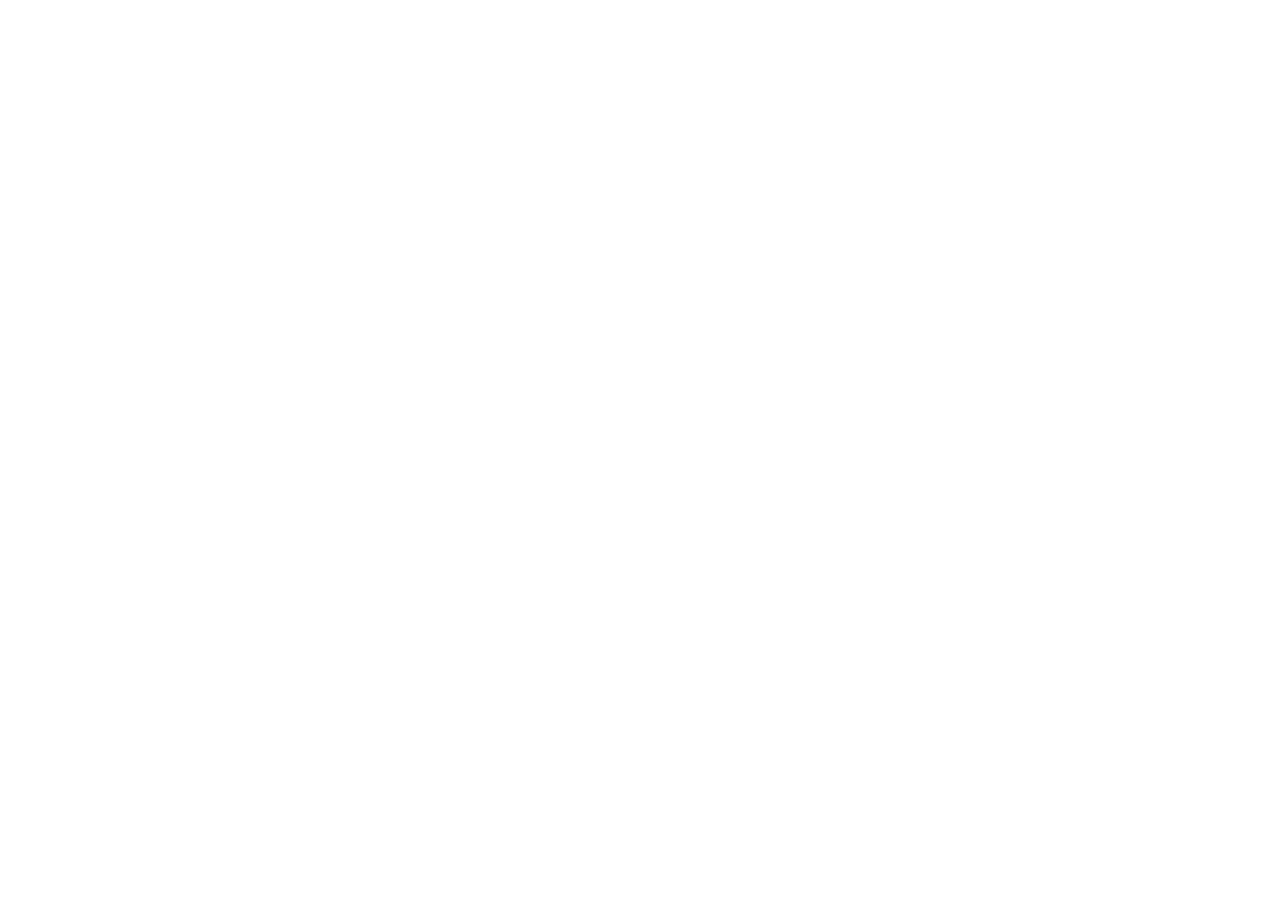
==== index.html @ ec1b2f4f "added HTML and CSS file" ====
<!DOCTYPE html>
<html lang="en">
<head>
    <meta charset="UTF-8">
    <meta name="viewport" content="width=device-width, initial-scale=1.0">
    <title>Regan Personal Website</title>
    <link rel="stylesheet" href="style.css">
</head>
<body>
    
</body>
</html>
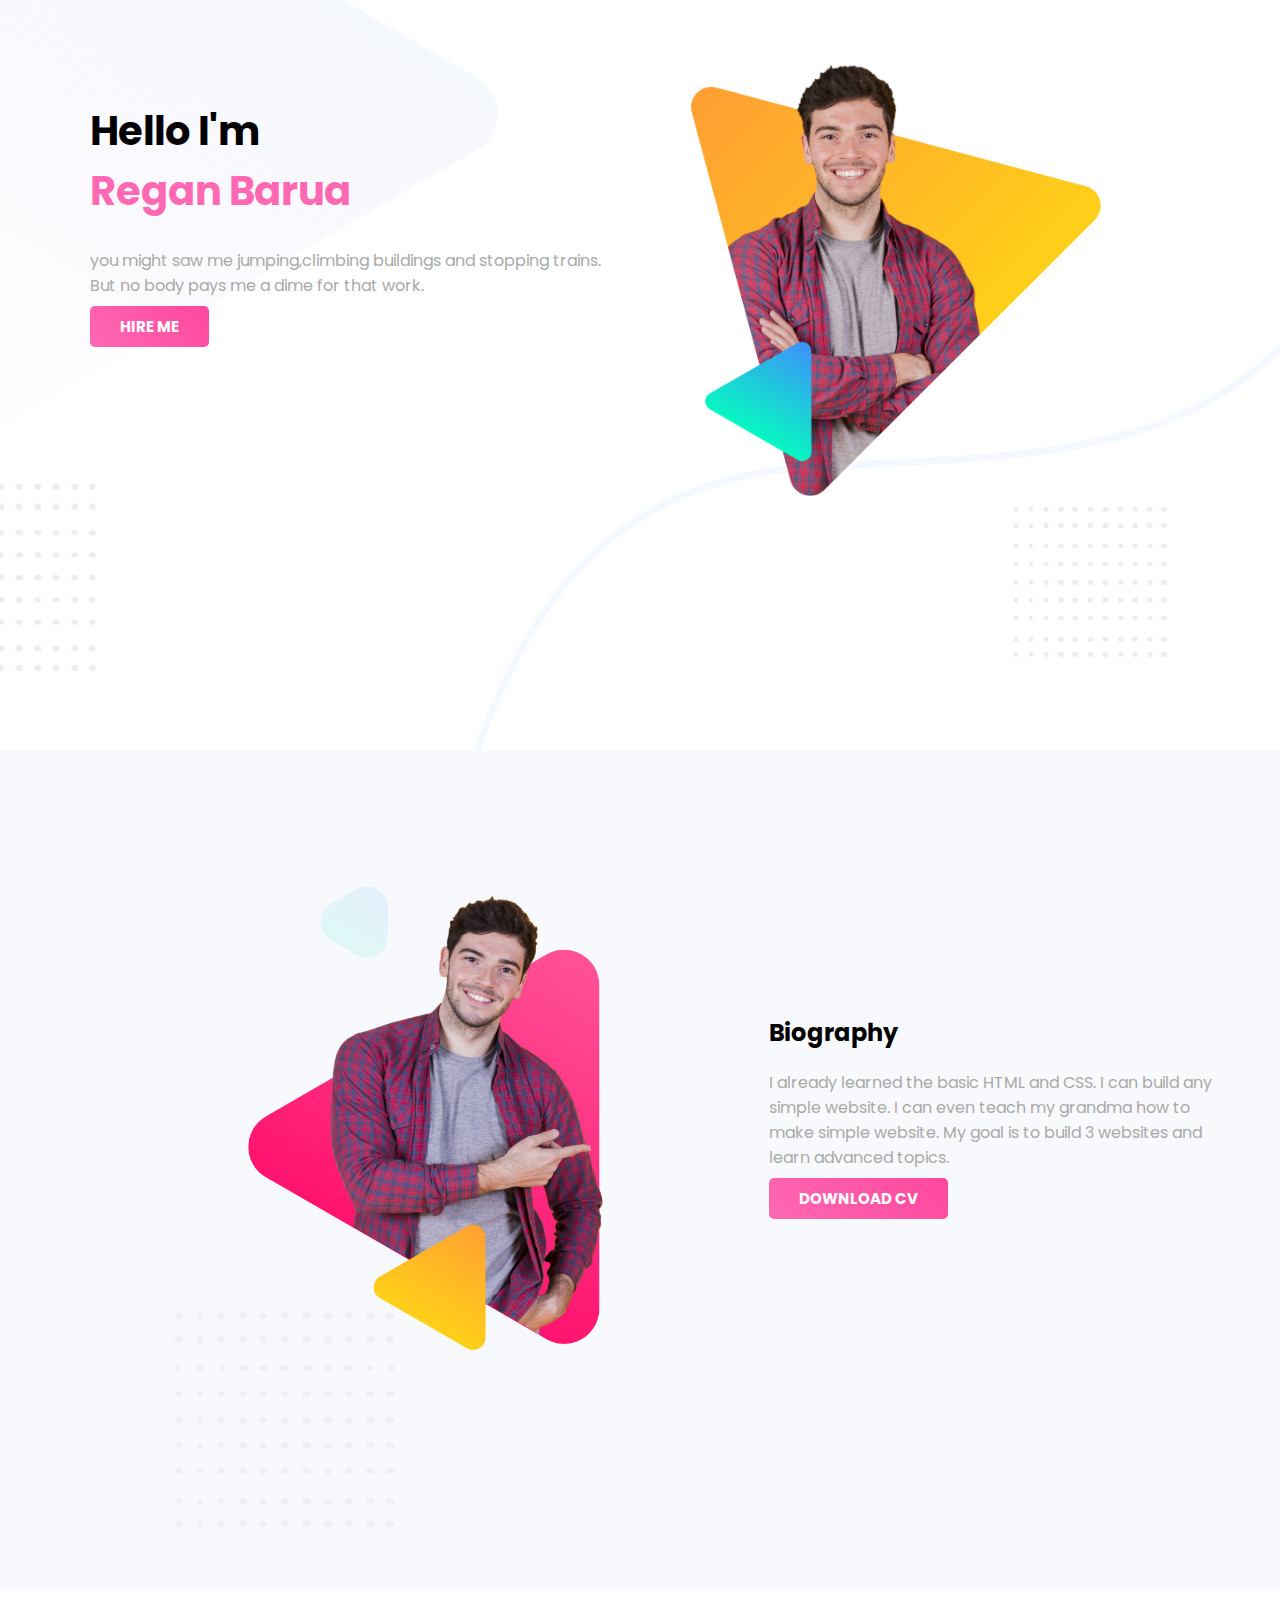
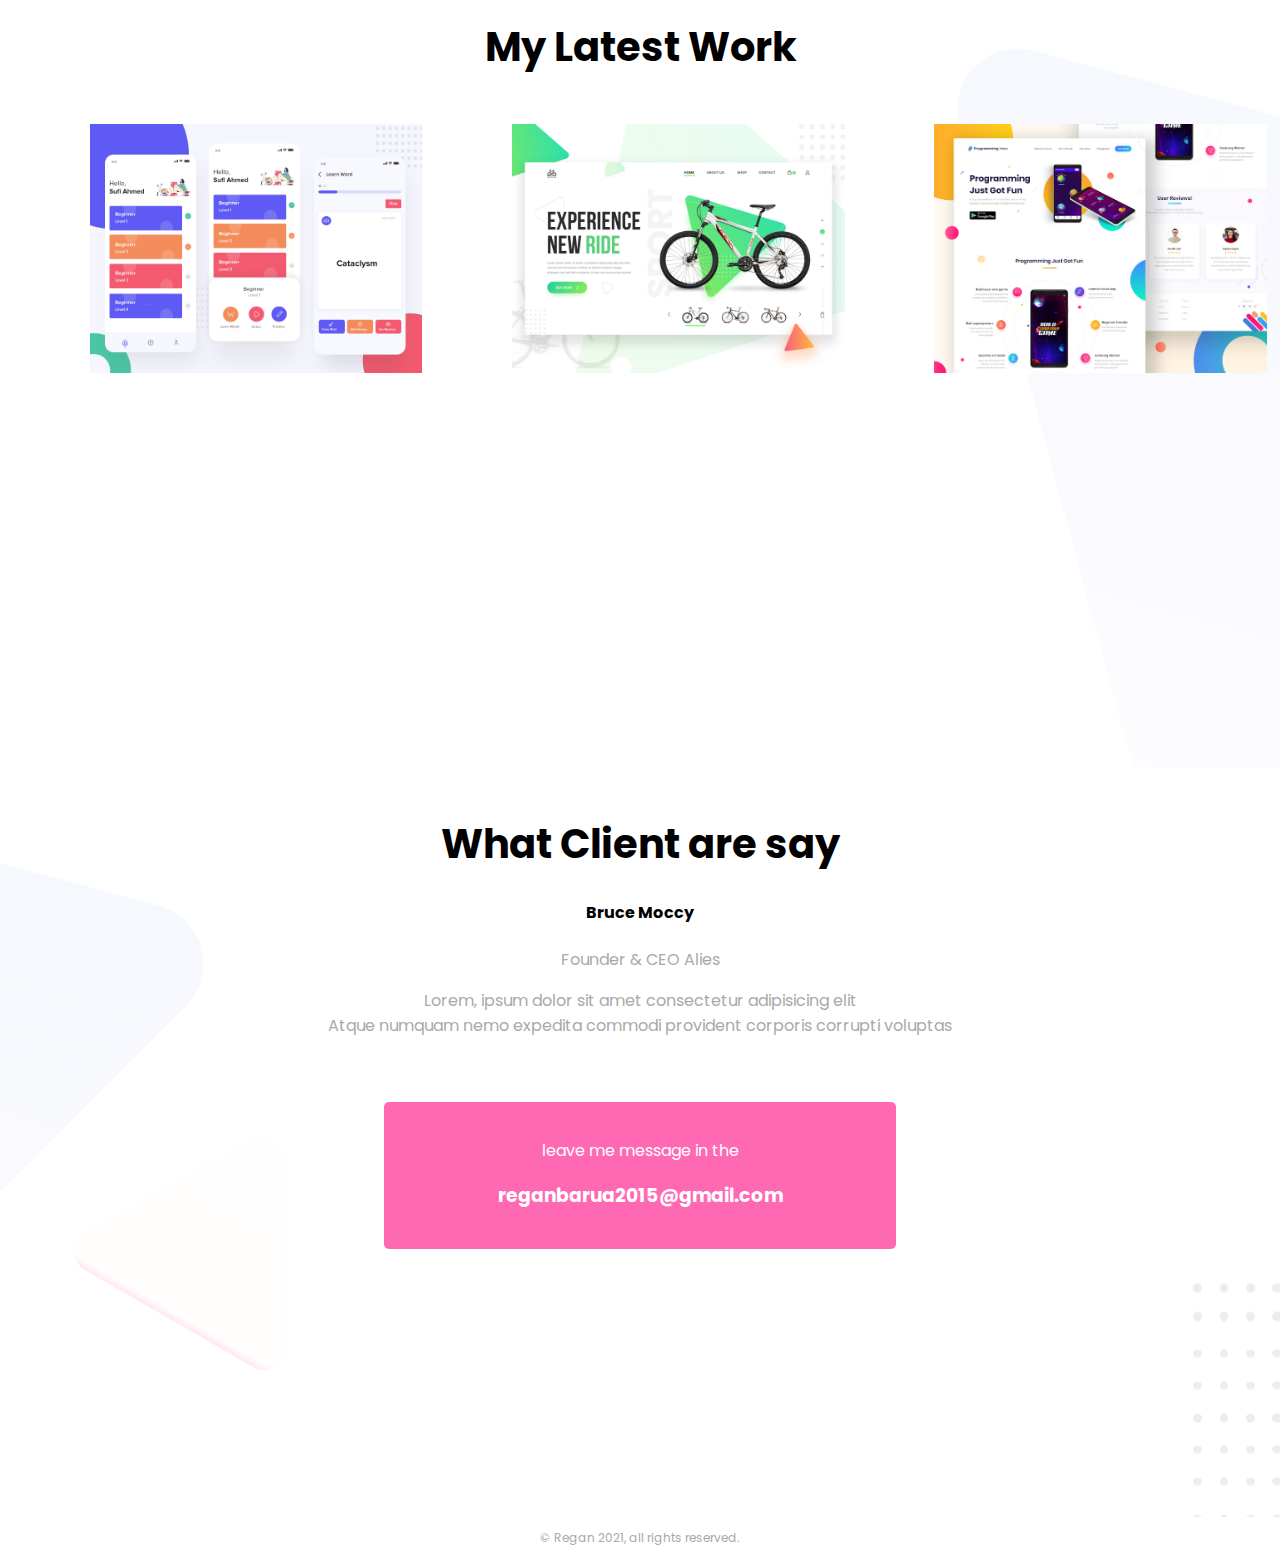
==== commit 921b547d: "finished project" ====
--- a/index.html
+++ b/index.html
@@ -4,9 +4,60 @@
     <meta charset="UTF-8">
     <meta name="viewport" content="width=device-width, initial-scale=1.0">
     <title>Regan Personal Website</title>
+    <link href="https://fonts.googleapis.com/css2?family=Poppins&display=swap" rel="stylesheet">
     <link rel="stylesheet" href="style.css">
 </head>
 <body>
+    <section class="top-banner">
+        <div class="half-width text-position">
+            <h1>Hello I'm <br>
+            <span class="pink-highlight">Regan Barua</span></h1>
+            <p>you might saw me jumping,climbing buildings and stopping trains.
+               But no body pays me a dime for that work.</p>
+            <a  class="link-button" target="_blank" href="https://github.com/regantek">HIRE ME</a>
+        </div>
+        <div class="half-width">
+            <img src="images/peter.png" alt="">
+        </div>
+    </section>
+    <section class="biography-area">
+        <div class="half-width">
+            <img src="images/peter_dream.png" alt="">
+        </div>
+        <div class="half-width bio-text">
+            <h2>Biography</h2>
+            <p>I already learned the basic HTML and CSS. I can build any simple website. I can even teach my grandma how to make simple website. My goal is to build 3 websites and learn advanced topics.</p>
+            <a  class="link-button" target="_blank" href="https://github.com/regantek">DOWNLOAD CV</a>
+        </div>
+    </section>
+    <section class="latest-work">
+        <h1>My Latest Work</h1>
+        <div class="work-details">
+            <img src="latest-work/work-1.png" alt="">
+        </div>
+        <div class="work-details">
+            <img src="latest-work/work-2.jpg" alt="">
+        </div>
+        <div class="work-details">
+            <img src="latest-work/work-3.jpg" alt="">
+        </div>
+    </section>
+    <section class="client-area">
+        <div class="client-text">
+            <h1>What Client are say</h1>
+            <h4>Bruce Moccy</h4>
+            <p>Founder & CEO Alies</p>
+            <p>Lorem, ipsum dolor sit amet consectetur adipisicing elit<br>
+                Atque numquam nemo expedita commodi provident corporis corrupti voluptas</p>
+        </div>
+        <div class="message-text">
+            <p>leave me message in the</p>
+            <h3>reganbarua2015@gmail.com</h3>
+        </div>
+    </section>
+    <footer>
+        <p>© Regan 2021, all rights reserved.</p>
+    </footer>
     
 </body>
 </html>--- a/style.css
+++ b/style.css
@@ -0,0 +1,105 @@
+body{
+    margin: 0;
+    font-family: 'Poppins', sans-serif;
+}
+section{
+    height: 600px;
+    
+    padding-bottom: 150px;;
+}
+.top-banner{
+    background-image: url("images/header-bg.png");
+    background-size: cover;
+
+}
+.half-width{
+    width: 40%;
+    float: left;
+    margin-top: 5%;
+    margin-left: 5%;
+    padding-left: 2%;
+}
+.text-position{
+    padding-top: 10px;
+}
+h1{
+    font-size: 40px;
+}
+p{
+    color: darkgray;
+}
+.pink-highlight{
+    color: hotpink;
+}
+.link-button{
+    text-decoration: none;
+    background-image: linear-gradient(45deg, hotpink, rgb(255, 71, 157));
+    padding: 10px 30px;
+    border-radius: 5px;
+    color: white;
+    font-weight: 700;
+    font-size: 15px;
+}
+.half-width img{
+    width:80%;
+}
+.biography-area{
+    background-image: url("images/biography-bg.png");
+    background-size: center;
+    padding-top: 90px;
+    padding-left:170px;
+    
+    
+    
+}
+.bio-text{
+    padding-top: 100px;
+}
+.latest-work{
+    text-align: center;
+    background-image: url("images/latest-work-bg.png");
+    background-position: center;
+    
+    
+}
+
+.work-details{
+    width: 26%;
+    height:500px;
+    float: left;
+    margin-left: 5%;
+    padding-left: 2%;
+    margin-top: 20px;
+    
+}
+.work-details img{
+    width: 100%;
+}
+.client-area{
+    background-image: url(images/footer-bg.png);
+    background-position: center;
+    
+  
+    
+}
+.client-text{
+    text-align: center;
+    padding-top: 20px;
+}
+.message-text{
+    text-align: center;
+    background-color: hotpink;
+    margin: 5% 30%;
+    padding: 20px 50px;
+    border-radius: 5px;
+    
+}
+.message-text p,h3{
+    color: white;
+}
+footer p{
+    text-align: center;
+    font-size: 12px;
+}
+
+
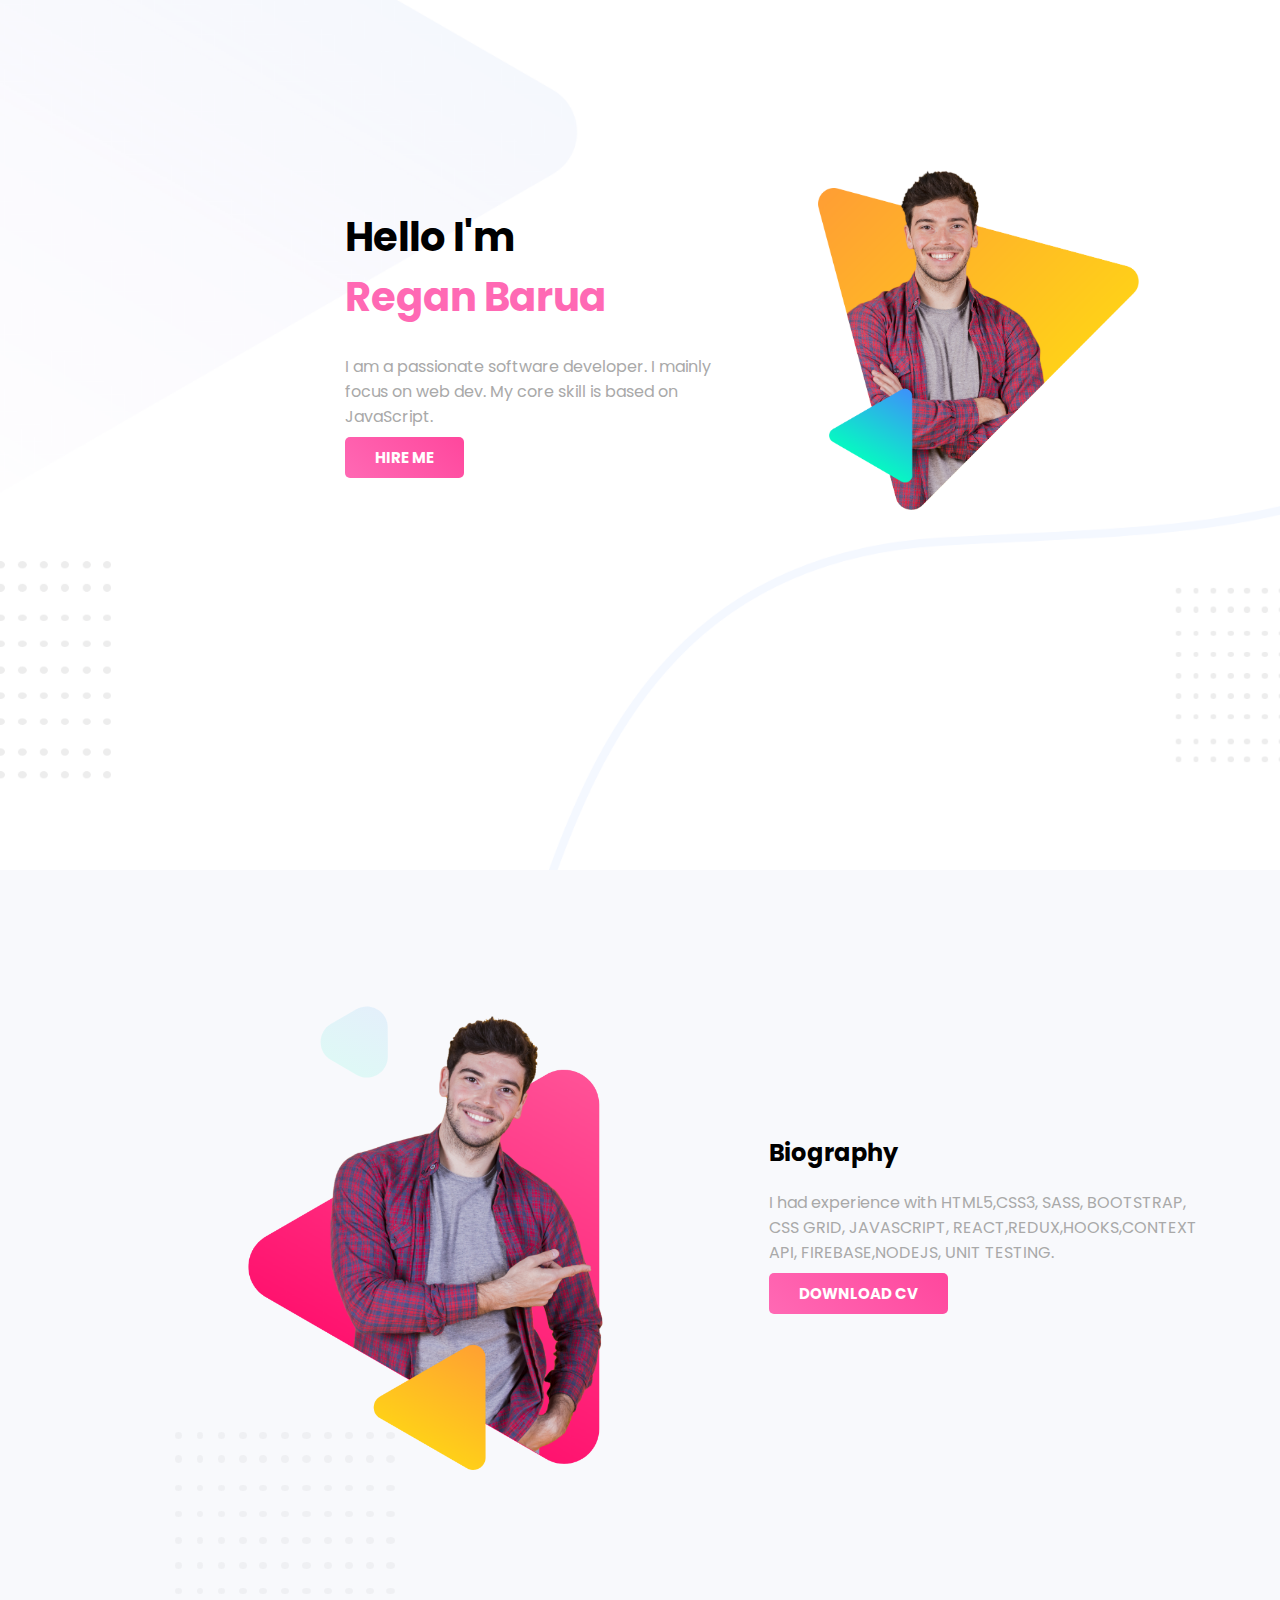
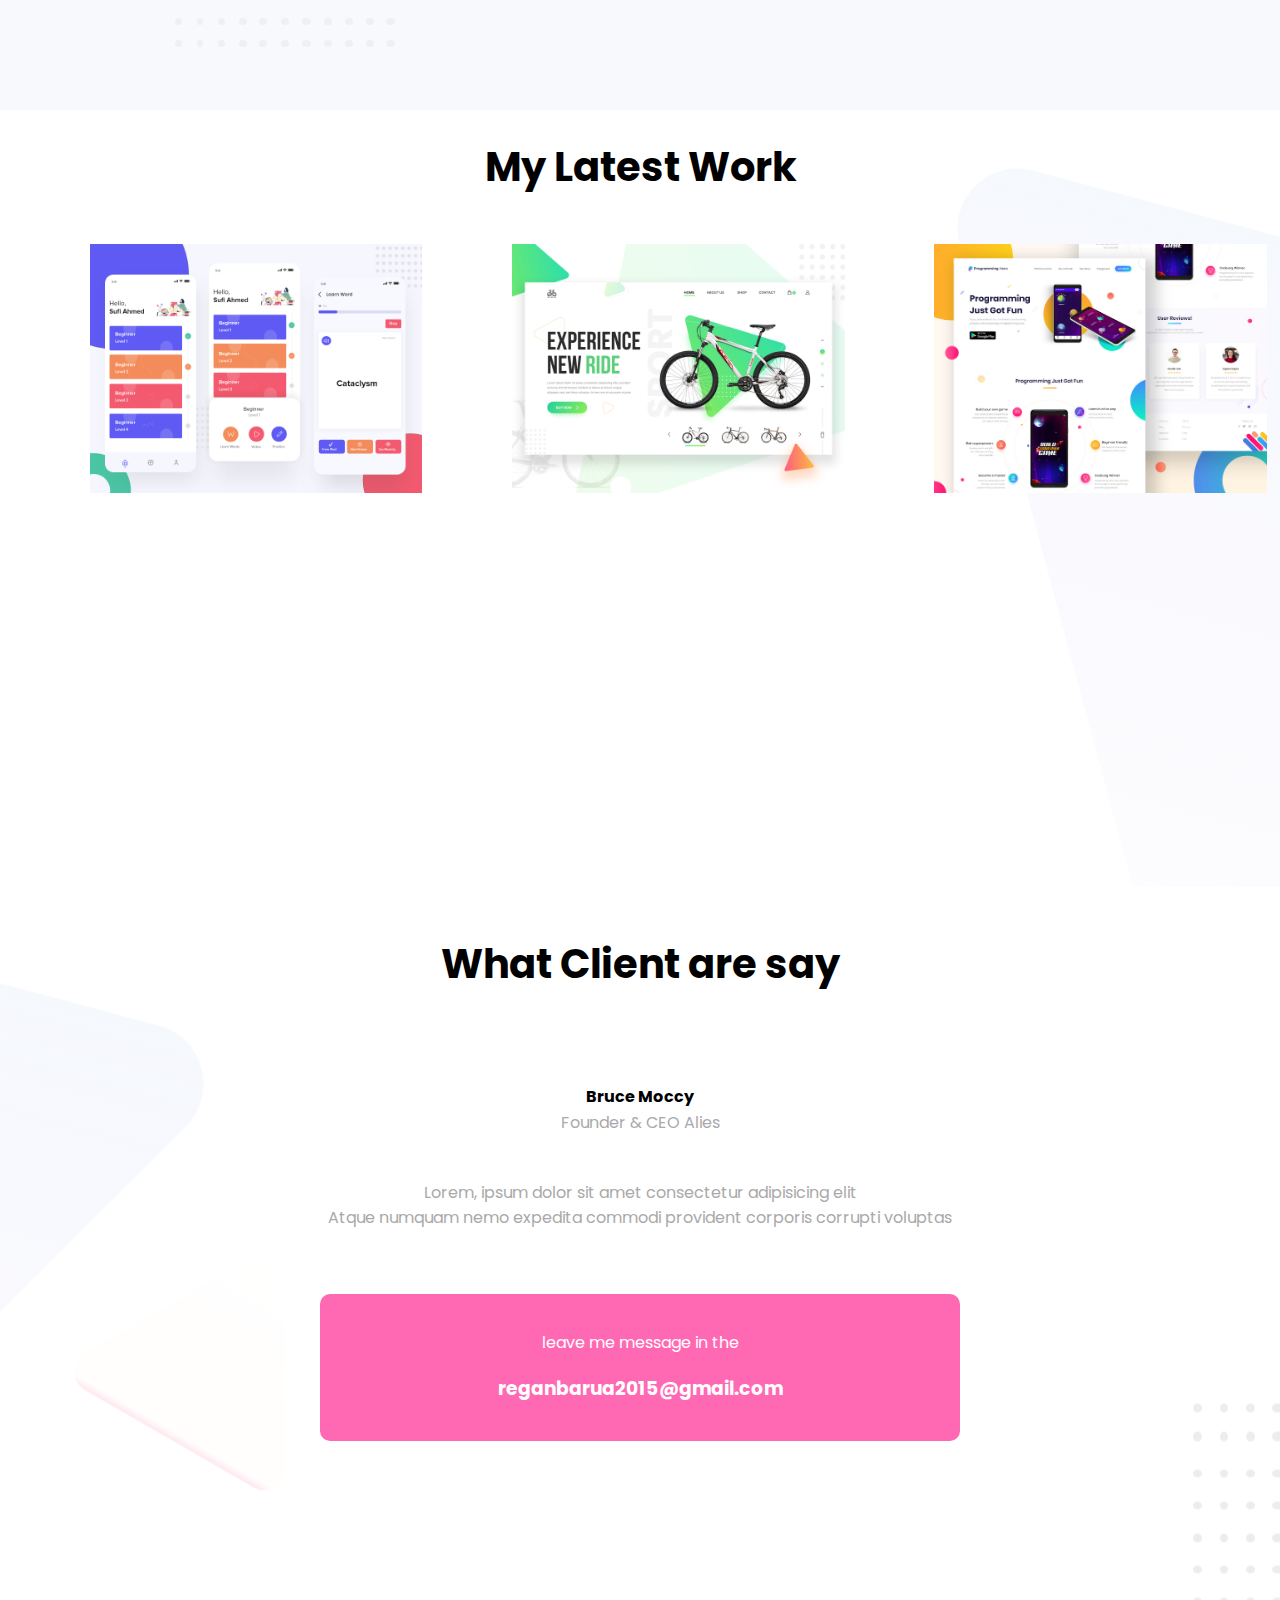
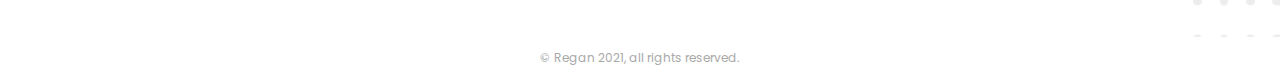
==== commit c77236f4: "Final update" ====
--- a/index.html
+++ b/index.html
@@ -8,28 +8,39 @@
     <link rel="stylesheet" href="style.css">
 </head>
 <body>
+    <!--Start Header Section-->
     <section class="top-banner">
         <div class="half-width text-position">
             <h1>Hello I'm <br>
             <span class="pink-highlight">Regan Barua</span></h1>
-            <p>you might saw me jumping,climbing buildings and stopping trains.
-               But no body pays me a dime for that work.</p>
+            <p>I am a passionate software developer. I mainly focus on web dev.
+               My core skill is based on JavaScript.</p>
             <a  class="link-button" target="_blank" href="https://github.com/regantek">HIRE ME</a>
         </div>
         <div class="half-width">
             <img src="images/peter.png" alt="">
         </div>
     </section>
+    <!--End Header Section-->
+
+
+    <!--Start Biography Section-->
     <section class="biography-area">
         <div class="half-width">
             <img src="images/peter_dream.png" alt="">
         </div>
         <div class="half-width bio-text">
             <h2>Biography</h2>
-            <p>I already learned the basic HTML and CSS. I can build any simple website. I can even teach my grandma how to make simple website. My goal is to build 3 websites and learn advanced topics.</p>
+            <p>I had experience with HTML5,CSS3, SASS, BOOTSTRAP, CSS GRID, JAVASCRIPT,
+                REACT,REDUX,HOOKS,CONTEXT API, FIREBASE,NODEJS, UNIT TESTING.
+            </p>
             <a  class="link-button" target="_blank" href="https://github.com/regantek">DOWNLOAD CV</a>
         </div>
     </section>
+    <!--End Biography Section-->
+
+    
+    <!--Start Latest-work Section-->
     <section class="latest-work">
         <h1>My Latest Work</h1>
         <div class="work-details">
@@ -42,6 +53,10 @@
             <img src="latest-work/work-3.jpg" alt="">
         </div>
     </section>
+    <!--End Latest-work Section-->
+
+
+    <!--Start Client Section-->
     <section class="client-area">
         <div class="client-text">
             <h1>What Client are say</h1>
@@ -55,6 +70,10 @@
             <h3>reganbarua2015@gmail.com</h3>
         </div>
     </section>
+    <!--End Client Section-->
+
+
+    <!--Footer-->
     <footer>
         <p>© Regan 2021, all rights reserved.</p>
     </footer>
--- a/style.css
+++ b/style.css
@@ -4,12 +4,13 @@
 }
 section{
     height: 600px;
-    
     padding-bottom: 150px;;
 }
 .top-banner{
     background-image: url("images/header-bg.png");
     background-size: cover;
+    padding-left: 275px;
+    padding-top: 120px;
 
 }
 .half-width{
@@ -65,7 +66,7 @@
 
 .work-details{
     width: 26%;
-    height:500px;
+    height:400px;
     float: left;
     margin-left: 5%;
     padding-left: 2%;
@@ -86,12 +87,20 @@
     text-align: center;
     padding-top: 20px;
 }
+.client-text h4{
+    margin-top: 90px;
+}
+.client-text p:first-of-type{
+    margin-top: -20px;
+    margin-bottom: 45px;
+}
+
 .message-text{
     text-align: center;
     background-color: hotpink;
-    margin: 5% 30%;
+    margin: 5% 25%;
     padding: 20px 50px;
-    border-radius: 5px;
+    border-radius: 10px;
     
 }
 .message-text p,h3{
